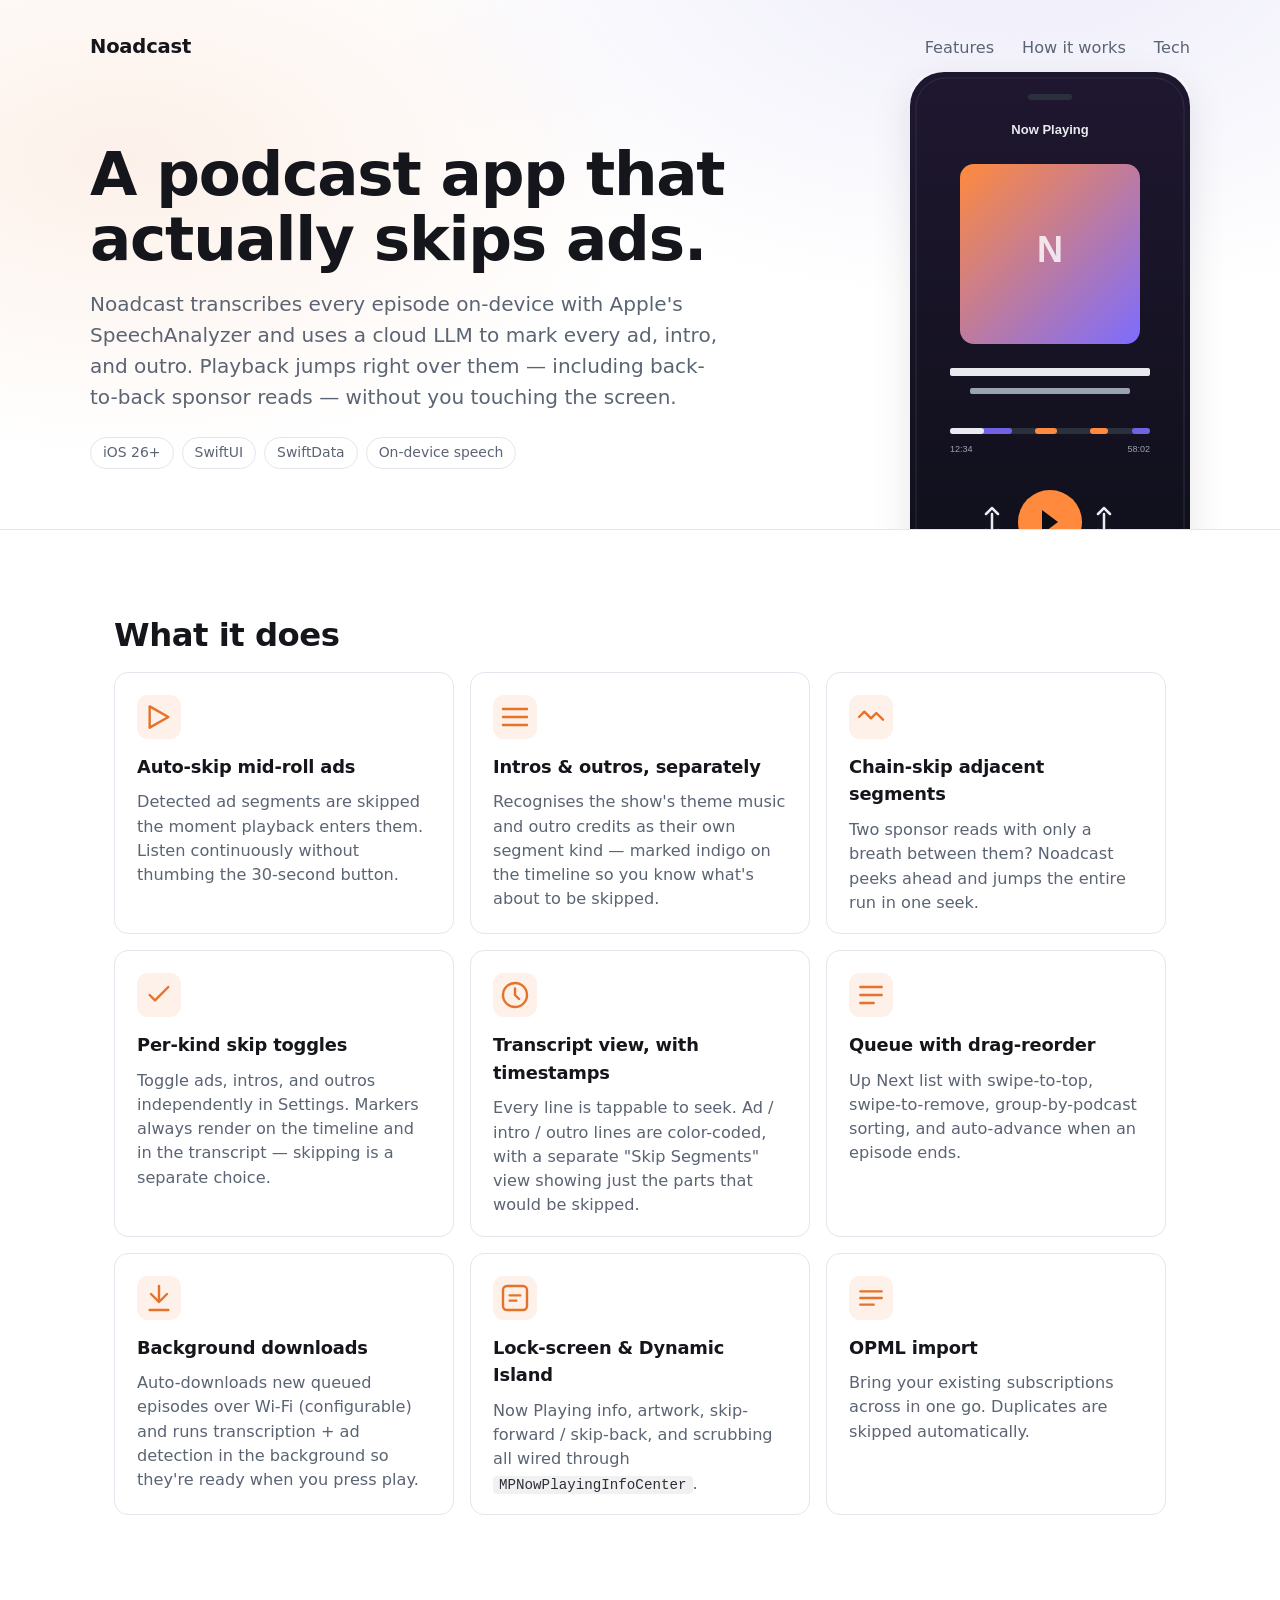
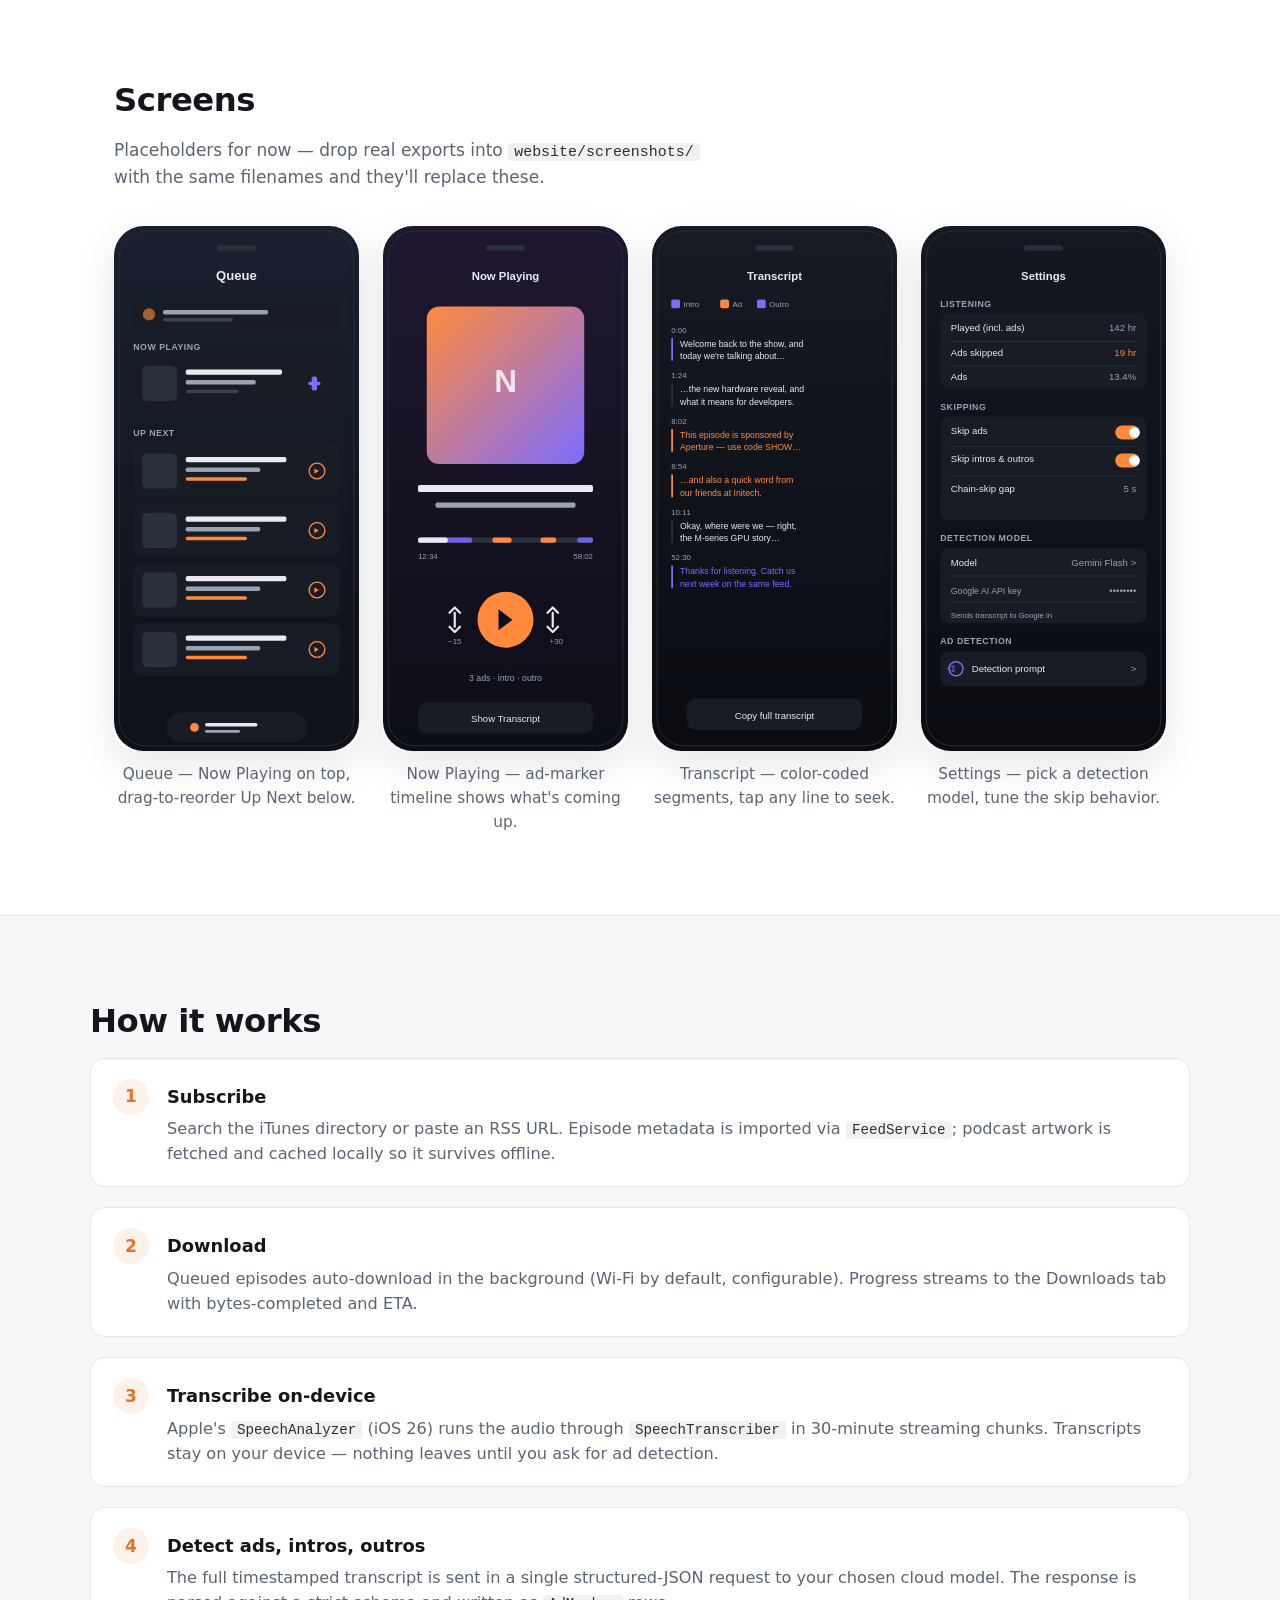
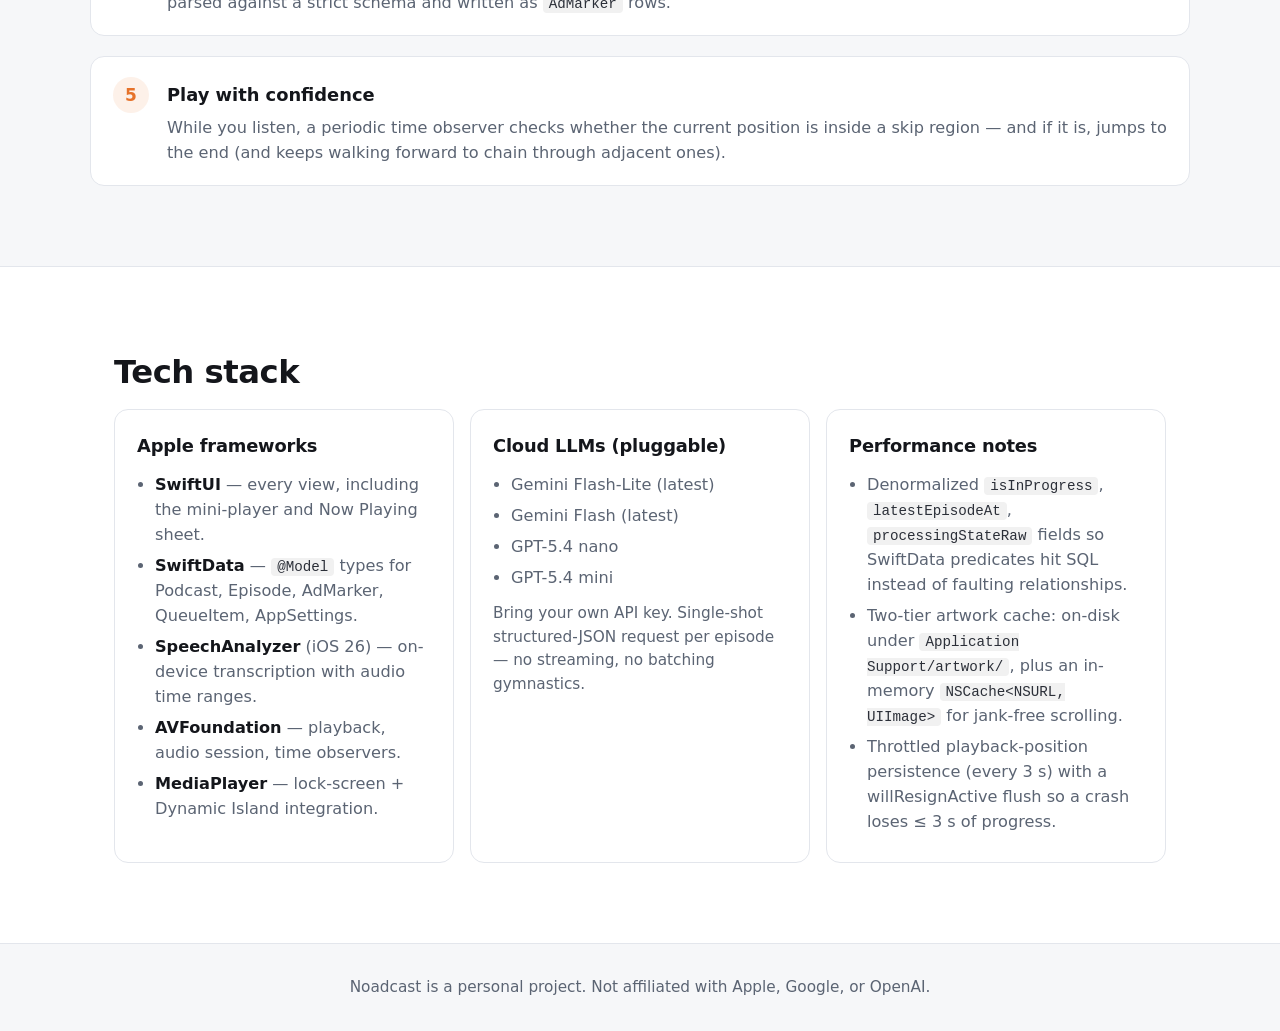
==== website/index.html @ 1570c7ac "Cloud transcription path, token costs, plain-list UI, audio polish - New CloudTranscriptionService: " ====
<!DOCTYPE html>
<html lang="en">
<head>
<meta charset="utf-8">
<meta name="viewport" content="width=device-width, initial-scale=1">
<title>Noadcast — a podcast app that actually skips ads</title>
<meta name="description" content="Noadcast transcribes every episode on-device and uses an LLM to find and auto-skip ads, intros, and outros. iOS 26+, SwiftUI, SwiftData.">
<link rel="stylesheet" href="style.css">
</head>
<body>

<header class="hero">
  <nav class="nav">
    <span class="brand">Noadcast</span>
    <a class="nav-link" href="#features">Features</a>
    <a class="nav-link" href="#how">How it works</a>
    <a class="nav-link" href="#stack">Tech</a>
  </nav>
  <div class="hero-inner">
    <h1>A podcast app that actually&nbsp;skips&nbsp;ads.</h1>
    <p class="lede">
      Noadcast transcribes every episode on-device with Apple's
      SpeechAnalyzer and uses a cloud LLM to mark every ad, intro, and
      outro. Playback jumps right over them — including back-to-back
      sponsor reads — without you touching the screen.
    </p>
    <div class="hero-meta">
      <span class="pill">iOS 26+</span>
      <span class="pill">SwiftUI</span>
      <span class="pill">SwiftData</span>
      <span class="pill">On-device speech</span>
    </div>
  </div>
  <img class="hero-screenshot" src="screenshots/now-playing.svg" alt="Now Playing screen with an ad-marker timeline">
</header>

<section id="features" class="section">
  <h2 class="section-title">What it does</h2>
  <div class="feature-grid">
    <article class="feature">
      <div class="feature-icon" aria-hidden="true">
        <svg viewBox="0 0 24 24" width="32" height="32" fill="none" stroke="currentColor" stroke-width="1.8" stroke-linecap="round" stroke-linejoin="round"><path d="M5 4l14 8-14 8z"/></svg>
      </div>
      <h3>Auto-skip mid-roll ads</h3>
      <p>Detected ad segments are skipped the moment playback enters them. Listen continuously without thumbing the 30-second button.</p>
    </article>
    <article class="feature">
      <div class="feature-icon" aria-hidden="true">
        <svg viewBox="0 0 24 24" width="32" height="32" fill="none" stroke="currentColor" stroke-width="1.8" stroke-linecap="round" stroke-linejoin="round"><path d="M3 12h18M3 6h18M3 18h18"/></svg>
      </div>
      <h3>Intros &amp; outros, separately</h3>
      <p>Recognises the show's theme music and outro credits as their own segment kind — marked indigo on the timeline so you know what's about to be skipped.</p>
    </article>
    <article class="feature">
      <div class="feature-icon" aria-hidden="true">
        <svg viewBox="0 0 24 24" width="32" height="32" fill="none" stroke="currentColor" stroke-width="1.8" stroke-linecap="round" stroke-linejoin="round"><path d="M3 12l4-4 5 5 4-4 5 5"/></svg>
      </div>
      <h3>Chain-skip adjacent segments</h3>
      <p>Two sponsor reads with only a breath between them? Noadcast peeks ahead and jumps the entire run in one seek.</p>
    </article>
    <article class="feature">
      <div class="feature-icon" aria-hidden="true">
        <svg viewBox="0 0 24 24" width="32" height="32" fill="none" stroke="currentColor" stroke-width="1.8" stroke-linecap="round" stroke-linejoin="round"><path d="M5 12l4 4 10-10"/></svg>
      </div>
      <h3>Per-kind skip toggles</h3>
      <p>Toggle ads, intros, and outros independently in Settings. Markers always render on the timeline and in the transcript — skipping is a separate choice.</p>
    </article>
    <article class="feature">
      <div class="feature-icon" aria-hidden="true">
        <svg viewBox="0 0 24 24" width="32" height="32" fill="none" stroke="currentColor" stroke-width="1.8" stroke-linecap="round" stroke-linejoin="round"><circle cx="12" cy="12" r="9"/><path d="M12 7v5l3 3"/></svg>
      </div>
      <h3>Transcript view, with timestamps</h3>
      <p>Every line is tappable to seek. Ad / intro / outro lines are color-coded, with a separate "Skip Segments" view showing just the parts that would be skipped.</p>
    </article>
    <article class="feature">
      <div class="feature-icon" aria-hidden="true">
        <svg viewBox="0 0 24 24" width="32" height="32" fill="none" stroke="currentColor" stroke-width="1.8" stroke-linecap="round" stroke-linejoin="round"><path d="M4 12h16M4 6h16M4 18h10"/></svg>
      </div>
      <h3>Queue with drag-reorder</h3>
      <p>Up Next list with swipe-to-top, swipe-to-remove, group-by-podcast sorting, and auto-advance when an episode ends.</p>
    </article>
    <article class="feature">
      <div class="feature-icon" aria-hidden="true">
        <svg viewBox="0 0 24 24" width="32" height="32" fill="none" stroke="currentColor" stroke-width="1.8" stroke-linecap="round" stroke-linejoin="round"><path d="M12 3v12M6 9l6 6 6-6M5 21h14"/></svg>
      </div>
      <h3>Background downloads</h3>
      <p>Auto-downloads new queued episodes over Wi-Fi (configurable) and runs transcription + ad detection in the background so they're ready when you press play.</p>
    </article>
    <article class="feature">
      <div class="feature-icon" aria-hidden="true">
        <svg viewBox="0 0 24 24" width="32" height="32" fill="none" stroke="currentColor" stroke-width="1.8" stroke-linecap="round" stroke-linejoin="round"><rect x="3" y="3" width="18" height="18" rx="3"/><path d="M8 10h8M8 14h5"/></svg>
      </div>
      <h3>Lock-screen &amp; Dynamic Island</h3>
      <p>Now Playing info, artwork, skip-forward / skip-back, and scrubbing all wired through <code>MPNowPlayingInfoCenter</code>.</p>
    </article>
    <article class="feature">
      <div class="feature-icon" aria-hidden="true">
        <svg viewBox="0 0 24 24" width="32" height="32" fill="none" stroke="currentColor" stroke-width="1.8" stroke-linecap="round" stroke-linejoin="round"><path d="M4 7h16M4 12h16M4 17h10"/></svg>
      </div>
      <h3>OPML import</h3>
      <p>Bring your existing subscriptions across in one go. Duplicates are skipped automatically.</p>
    </article>
  </div>
</section>

<section id="screens" class="section">
  <h2 class="section-title">Screens</h2>
  <p class="section-blurb">Placeholders for now — drop real exports into <code>website/screenshots/</code> with the same filenames and they'll replace these.</p>
  <div class="shots">
    <figure class="shot">
      <img src="screenshots/queue.svg" alt="Queue tab placeholder">
      <figcaption>Queue — Now Playing on top, drag-to-reorder Up Next below.</figcaption>
    </figure>
    <figure class="shot">
      <img src="screenshots/now-playing.svg" alt="Now Playing placeholder">
      <figcaption>Now Playing — ad-marker timeline shows what's coming up.</figcaption>
    </figure>
    <figure class="shot">
      <img src="screenshots/transcript.svg" alt="Transcript view placeholder">
      <figcaption>Transcript — color-coded segments, tap any line to seek.</figcaption>
    </figure>
    <figure class="shot">
      <img src="screenshots/settings.svg" alt="Settings placeholder">
      <figcaption>Settings — pick a detection model, tune the skip behavior.</figcaption>
    </figure>
  </div>
</section>

<section id="how" class="section section-alt">
  <h2 class="section-title">How it works</h2>
  <ol class="steps">
    <li>
      <span class="step-num">1</span>
      <div>
        <h3>Subscribe</h3>
        <p>Search the iTunes directory or paste an RSS URL. Episode metadata is imported via <code>FeedService</code>; podcast artwork is fetched and cached locally so it survives offline.</p>
      </div>
    </li>
    <li>
      <span class="step-num">2</span>
      <div>
        <h3>Download</h3>
        <p>Queued episodes auto-download in the background (Wi-Fi by default, configurable). Progress streams to the Downloads tab with bytes-completed and ETA.</p>
      </div>
    </li>
    <li>
      <span class="step-num">3</span>
      <div>
        <h3>Transcribe on-device</h3>
        <p>Apple's <code>SpeechAnalyzer</code> (iOS 26) runs the audio through <code>SpeechTranscriber</code> in 30-minute streaming chunks. Transcripts stay on your device — nothing leaves until you ask for ad detection.</p>
      </div>
    </li>
    <li>
      <span class="step-num">4</span>
      <div>
        <h3>Detect ads, intros, outros</h3>
        <p>The full timestamped transcript is sent in a single structured-JSON request to your chosen cloud model. The response is parsed against a strict schema and written as <code>AdMarker</code> rows.</p>
      </div>
    </li>
    <li>
      <span class="step-num">5</span>
      <div>
        <h3>Play with confidence</h3>
        <p>While you listen, a periodic time observer checks whether the current position is inside a skip region — and if it is, jumps to the end (and keeps walking forward to chain through adjacent ones).</p>
      </div>
    </li>
  </ol>
</section>

<section id="stack" class="section">
  <h2 class="section-title">Tech stack</h2>
  <div class="stack-grid">
    <div class="stack-card">
      <h3>Apple frameworks</h3>
      <ul>
        <li><strong>SwiftUI</strong> — every view, including the mini-player and Now Playing sheet.</li>
        <li><strong>SwiftData</strong> — <code>@Model</code> types for Podcast, Episode, AdMarker, QueueItem, AppSettings.</li>
        <li><strong>SpeechAnalyzer</strong> (iOS 26) — on-device transcription with audio time ranges.</li>
        <li><strong>AVFoundation</strong> — playback, audio session, time observers.</li>
        <li><strong>MediaPlayer</strong> — lock-screen + Dynamic Island integration.</li>
      </ul>
    </div>
    <div class="stack-card">
      <h3>Cloud LLMs (pluggable)</h3>
      <ul>
        <li>Gemini Flash-Lite (latest)</li>
        <li>Gemini Flash (latest)</li>
        <li>GPT-5.4 nano</li>
        <li>GPT-5.4 mini</li>
      </ul>
      <p class="muted">Bring your own API key. Single-shot structured-JSON request per episode — no streaming, no batching gymnastics.</p>
    </div>
    <div class="stack-card">
      <h3>Performance notes</h3>
      <ul>
        <li>Denormalized <code>isInProgress</code>, <code>latestEpisodeAt</code>, <code>processingStateRaw</code> fields so SwiftData predicates hit SQL instead of faulting relationships.</li>
        <li>Two-tier artwork cache: on-disk under <code>Application Support/artwork/</code>, plus an in-memory <code>NSCache&lt;NSURL, UIImage&gt;</code> for jank-free scrolling.</li>
        <li>Throttled playback-position persistence (every 3 s) with a willResignActive flush so a crash loses ≤ 3 s of progress.</li>
      </ul>
    </div>
  </div>
</section>

<footer class="footer">
  <p>Noadcast is a personal project. Not affiliated with Apple, Google, or OpenAI.</p>
</footer>

</body>
</html>
---- website/style.css ----
:root {
  --bg: #ffffff;
  --bg-alt: #f6f7f9;
  --surface: #ffffff;
  --surface-2: #f0f2f5;
  --border: #e3e6ec;
  --text: #14161b;
  --text-muted: #5b6473;
  --accent: #e6722a;
  --accent-2: #5a4ed1;
  --accent-soft: rgba(230, 114, 42, 0.10);
  --radius: 14px;
  --radius-sm: 8px;
  --max-width: 1100px;
  --shadow: 0 14px 40px rgba(20, 22, 27, 0.10);
}

* { box-sizing: border-box; }

html, body {
  margin: 0;
  padding: 0;
  background: var(--bg);
  color: var(--text);
  font-family: -apple-system, BlinkMacSystemFont, "Inter", "Segoe UI", system-ui, sans-serif;
  font-size: 17px;
  line-height: 1.55;
  -webkit-font-smoothing: antialiased;
}

a {
  color: var(--accent);
  text-decoration: none;
}
a:hover { text-decoration: underline; }

code {
  font-family: ui-monospace, SFMono-Regular, "JetBrains Mono", monospace;
  font-size: 0.88em;
  background: rgba(20, 22, 27, 0.06);
  padding: 1px 6px;
  border-radius: 4px;
  color: #2b2f38;
}

/* ---- Nav + hero ---- */

.hero {
  position: relative;
  padding: 32px 24px 60px;
  background:
    radial-gradient(1100px 600px at 80% -10%, rgba(90, 78, 209, 0.10), transparent 60%),
    radial-gradient(900px 500px at 10% 30%, rgba(230, 114, 42, 0.10), transparent 60%),
    var(--bg);
  overflow: hidden;
  border-bottom: 1px solid var(--border);
}

.nav {
  max-width: var(--max-width);
  margin: 0 auto;
  display: flex;
  align-items: center;
  gap: 28px;
}

.brand {
  font-weight: 700;
  font-size: 1.15rem;
  letter-spacing: -0.01em;
  margin-right: auto;
}

.nav-link {
  color: var(--text-muted);
  font-size: 0.95rem;
}
.nav-link:hover { color: var(--text); text-decoration: none; }

.hero-inner {
  max-width: var(--max-width);
  margin: 80px auto 0;
  padding-right: 320px;
  position: relative;
  z-index: 1;
}

.hero h1 {
  font-size: clamp(2.2rem, 5vw, 3.6rem);
  line-height: 1.05;
  letter-spacing: -0.02em;
  margin: 0 0 18px;
  font-weight: 700;
}

.lede {
  font-size: 1.18rem;
  color: var(--text-muted);
  max-width: 640px;
  margin: 0 0 24px;
}

.hero-meta { display: flex; flex-wrap: wrap; gap: 8px; }

.pill {
  display: inline-block;
  padding: 4px 12px;
  border: 1px solid var(--border);
  border-radius: 999px;
  font-size: 0.82rem;
  color: var(--text-muted);
  background: rgba(255, 255, 255, 0.6);
}

.hero-screenshot {
  position: absolute;
  top: 72px;
  right: max(24px, calc((100vw - var(--max-width)) / 2));
  width: 280px;
  border-radius: 26px;
  box-shadow: var(--shadow);
}

@media (max-width: 920px) {
  .hero-inner { padding-right: 0; }
  .hero-screenshot {
    position: relative;
    top: 0;
    right: 0;
    display: block;
    margin: 40px auto 0;
    width: min(260px, 70vw);
  }
}

/* ---- Sections ---- */

.section {
  max-width: var(--max-width);
  margin: 0 auto;
  padding: 80px 24px;
}

.section-alt {
  max-width: none;
  background: var(--bg-alt);
  border-block: 1px solid var(--border);
}

.section-alt .section-title,
.section-alt > .steps {
  max-width: var(--max-width);
  margin-inline: auto;
}

.section-title {
  font-size: 1.9rem;
  letter-spacing: -0.015em;
  margin: 0 0 12px;
  font-weight: 700;
}

.section-blurb {
  color: var(--text-muted);
  margin: 0 0 36px;
  max-width: 600px;
}

/* ---- Features ---- */

.feature-grid {
  display: grid;
  grid-template-columns: repeat(auto-fit, minmax(260px, 1fr));
  gap: 16px;
}

.feature {
  background: var(--surface);
  border: 1px solid var(--border);
  border-radius: var(--radius);
  padding: 22px 22px 18px;
  display: flex;
  flex-direction: column;
  gap: 10px;
  transition: transform 0.15s ease, border-color 0.15s ease, box-shadow 0.15s ease;
}
.feature:hover {
  transform: translateY(-2px);
  border-color: rgba(230, 114, 42, 0.35);
  box-shadow: 0 8px 24px rgba(20, 22, 27, 0.06);
}

.feature-icon {
  width: 44px;
  height: 44px;
  border-radius: 11px;
  background: var(--accent-soft);
  color: var(--accent);
  display: grid;
  place-items: center;
  margin-bottom: 4px;
}

.feature h3 {
  font-size: 1.05rem;
  margin: 0;
  letter-spacing: -0.01em;
}

.feature p {
  margin: 0;
  color: var(--text-muted);
  font-size: 0.95rem;
  line-height: 1.5;
}

/* ---- Screenshots ---- */

.shots {
  display: grid;
  grid-template-columns: repeat(auto-fit, minmax(220px, 1fr));
  gap: 24px;
}

.shot {
  margin: 0;
  display: flex;
  flex-direction: column;
  align-items: center;
  gap: 12px;
}

.shot img {
  width: 100%;
  max-width: 260px;
  border-radius: 22px;
  box-shadow: var(--shadow);
}

.shot figcaption {
  font-size: 0.9rem;
  color: var(--text-muted);
  text-align: center;
  max-width: 260px;
}

/* ---- Steps ---- */

.steps {
  list-style: none;
  padding: 0;
  margin: 0;
  display: grid;
  gap: 20px;
}

.steps li {
  display: flex;
  gap: 18px;
  background: var(--surface);
  border: 1px solid var(--border);
  border-radius: var(--radius);
  padding: 20px 22px;
}

.step-num {
  flex: 0 0 auto;
  width: 36px;
  height: 36px;
  border-radius: 50%;
  background: var(--accent-soft);
  color: var(--accent);
  font-weight: 600;
  display: grid;
  place-items: center;
  font-size: 1rem;
}

.steps h3 {
  font-size: 1.05rem;
  margin: 4px 0 6px;
}

.steps p {
  margin: 0;
  color: var(--text-muted);
  font-size: 0.95rem;
}

/* ---- Stack ---- */

.stack-grid {
  display: grid;
  grid-template-columns: repeat(auto-fit, minmax(260px, 1fr));
  gap: 16px;
}

.stack-card {
  background: var(--surface);
  border: 1px solid var(--border);
  border-radius: var(--radius);
  padding: 22px;
}

.stack-card h3 {
  margin: 0 0 12px;
  font-size: 1.05rem;
  letter-spacing: -0.01em;
}

.stack-card ul {
  margin: 0;
  padding-left: 18px;
  color: var(--text-muted);
  font-size: 0.95rem;
}

.stack-card li { margin-bottom: 6px; }
.stack-card li strong { color: var(--text); }

.muted {
  color: var(--text-muted);
  font-size: 0.9rem;
  margin: 12px 0 0;
}

/* ---- Footer ---- */

.footer {
  border-top: 1px solid var(--border);
  padding: 32px 24px;
  text-align: center;
  color: var(--text-muted);
  font-size: 0.9rem;
  background: var(--bg-alt);
}

.footer p { margin: 0; }
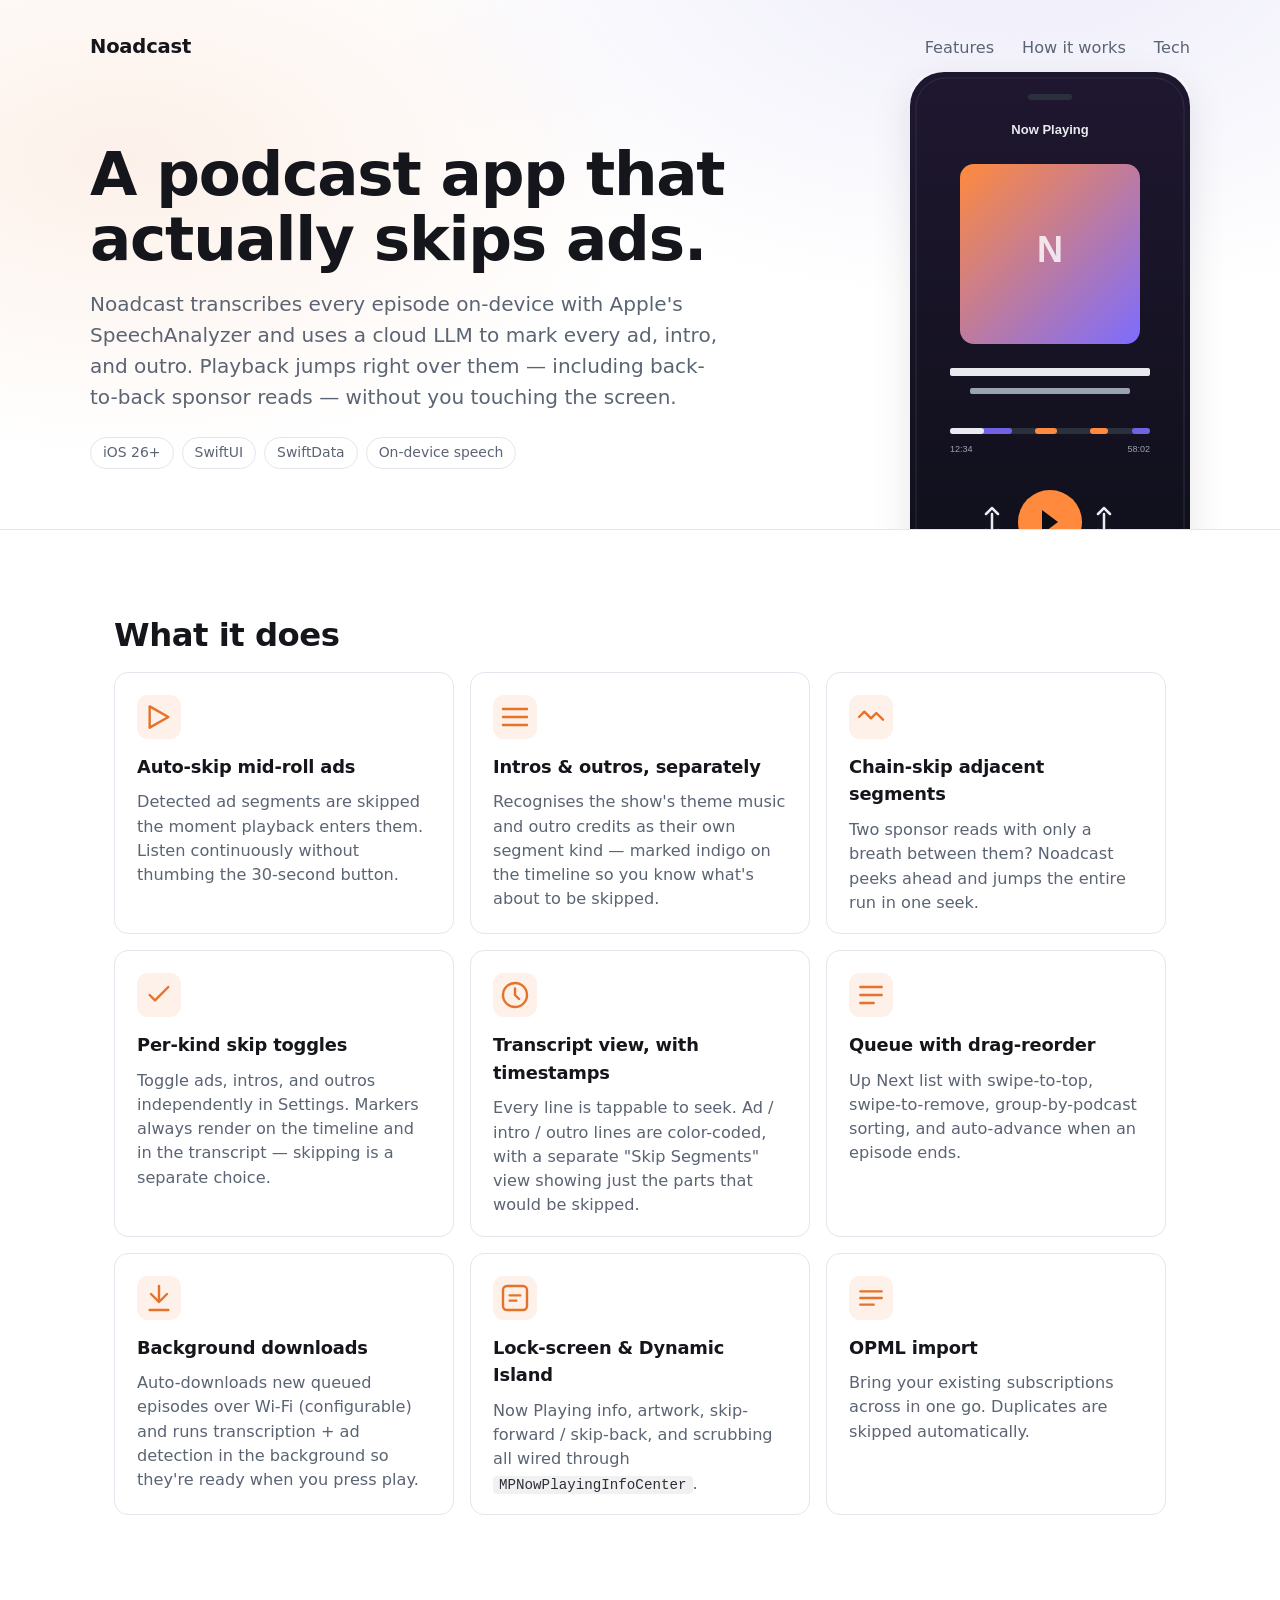
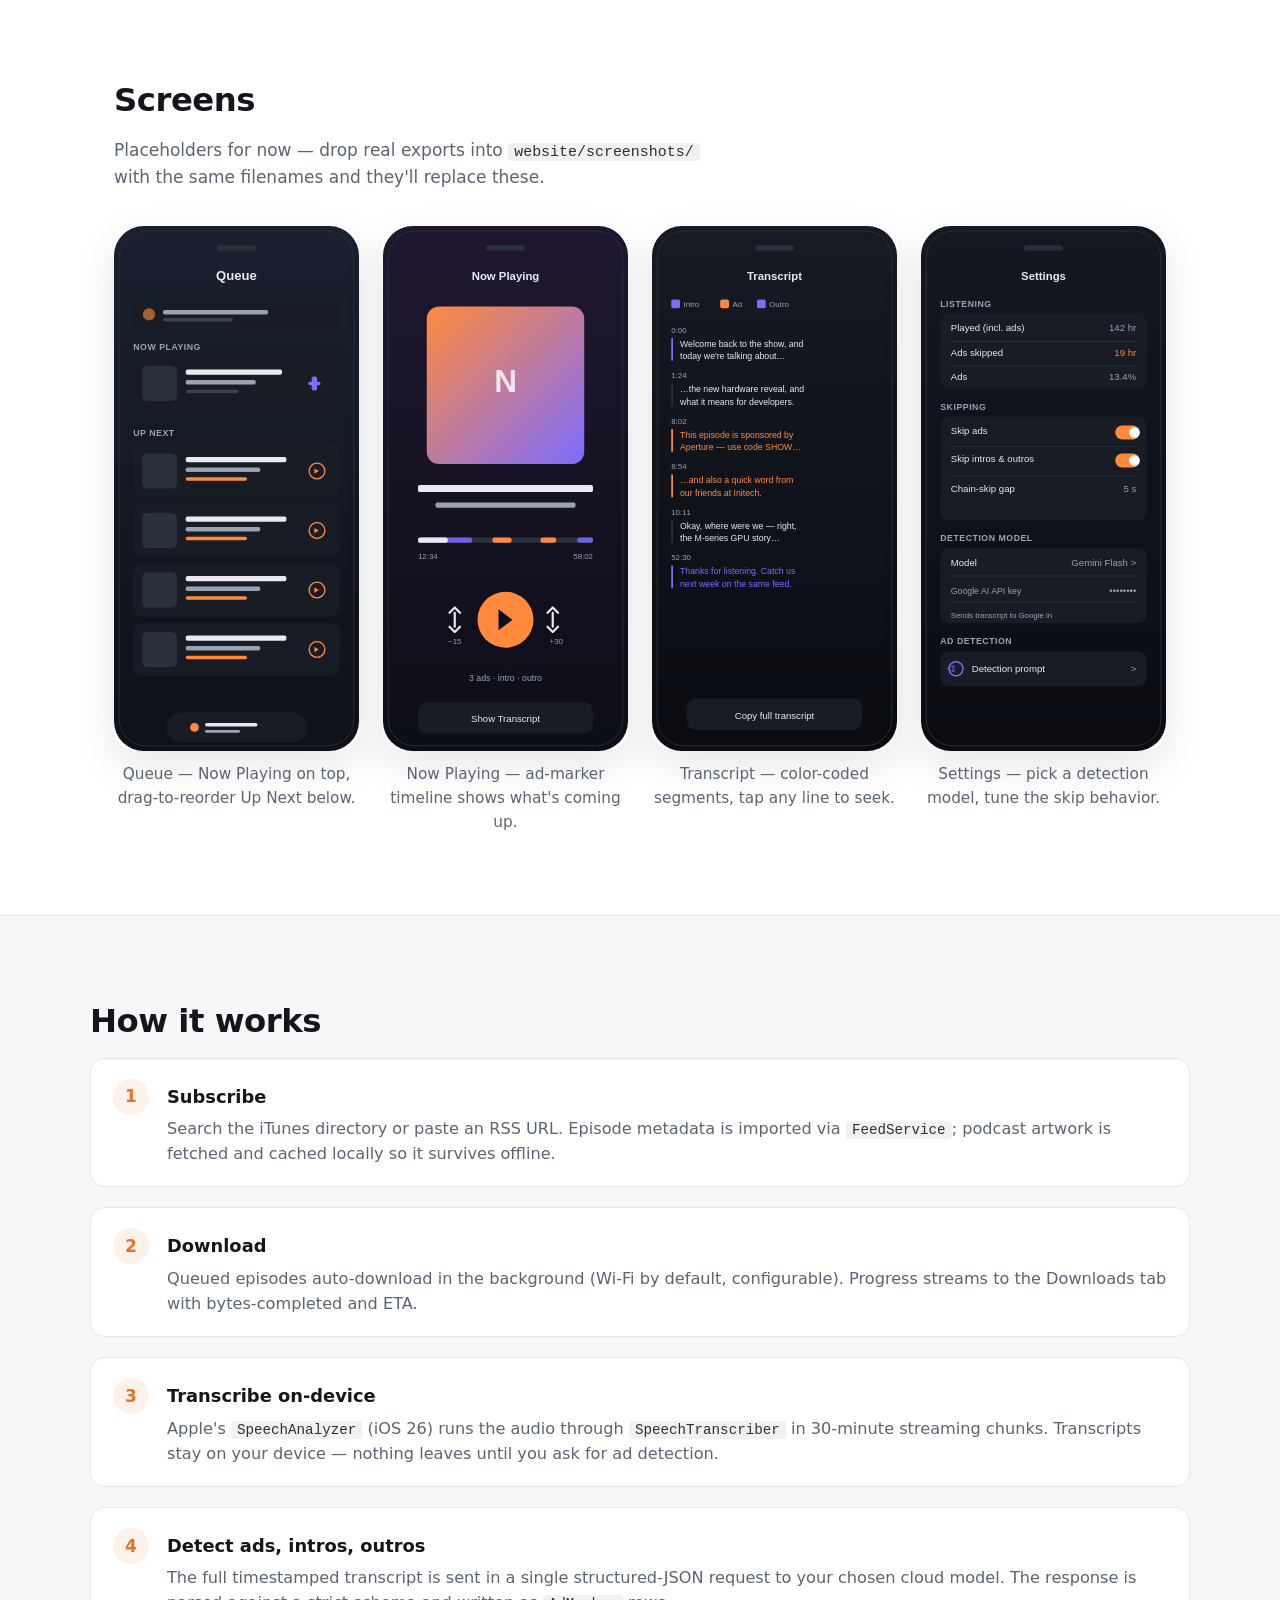
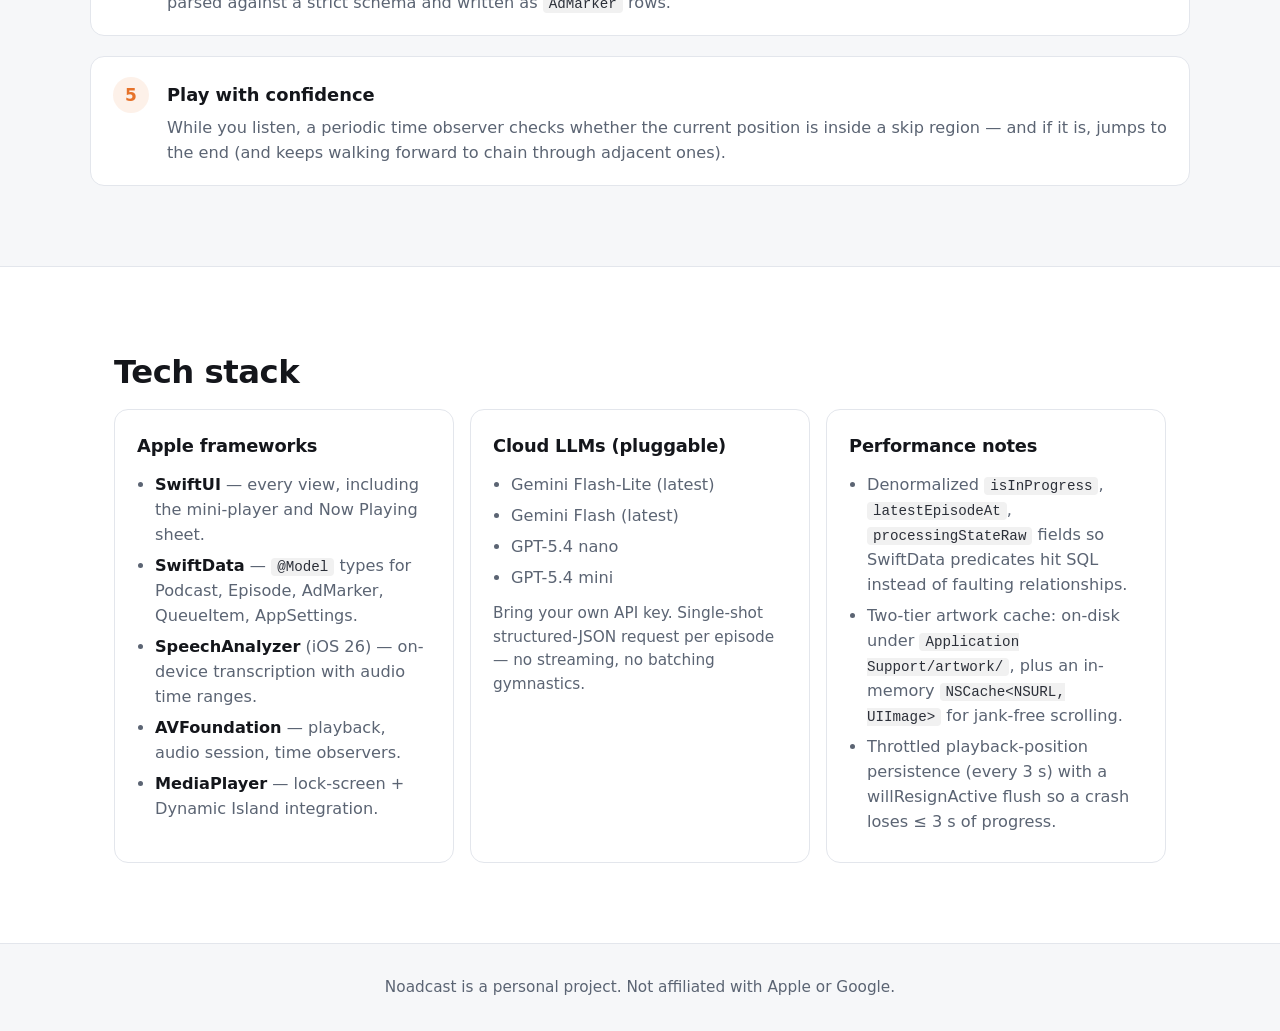
==== commit cec11948: "Improve pipeline performance and data recovery Reduce scroll and pipeline hitching by moving heavy u" ====
--- a/website/index.html
+++ b/website/index.html
@@ -202,7 +202,7 @@
 </section>
 
 <footer class="footer">
-  <p>Noadcast is a personal project. Not affiliated with Apple, Google, or OpenAI.</p>
+  <p>Noadcast is a personal project. Not affiliated with Apple or Google.</p>
 </footer>
 
 </body>
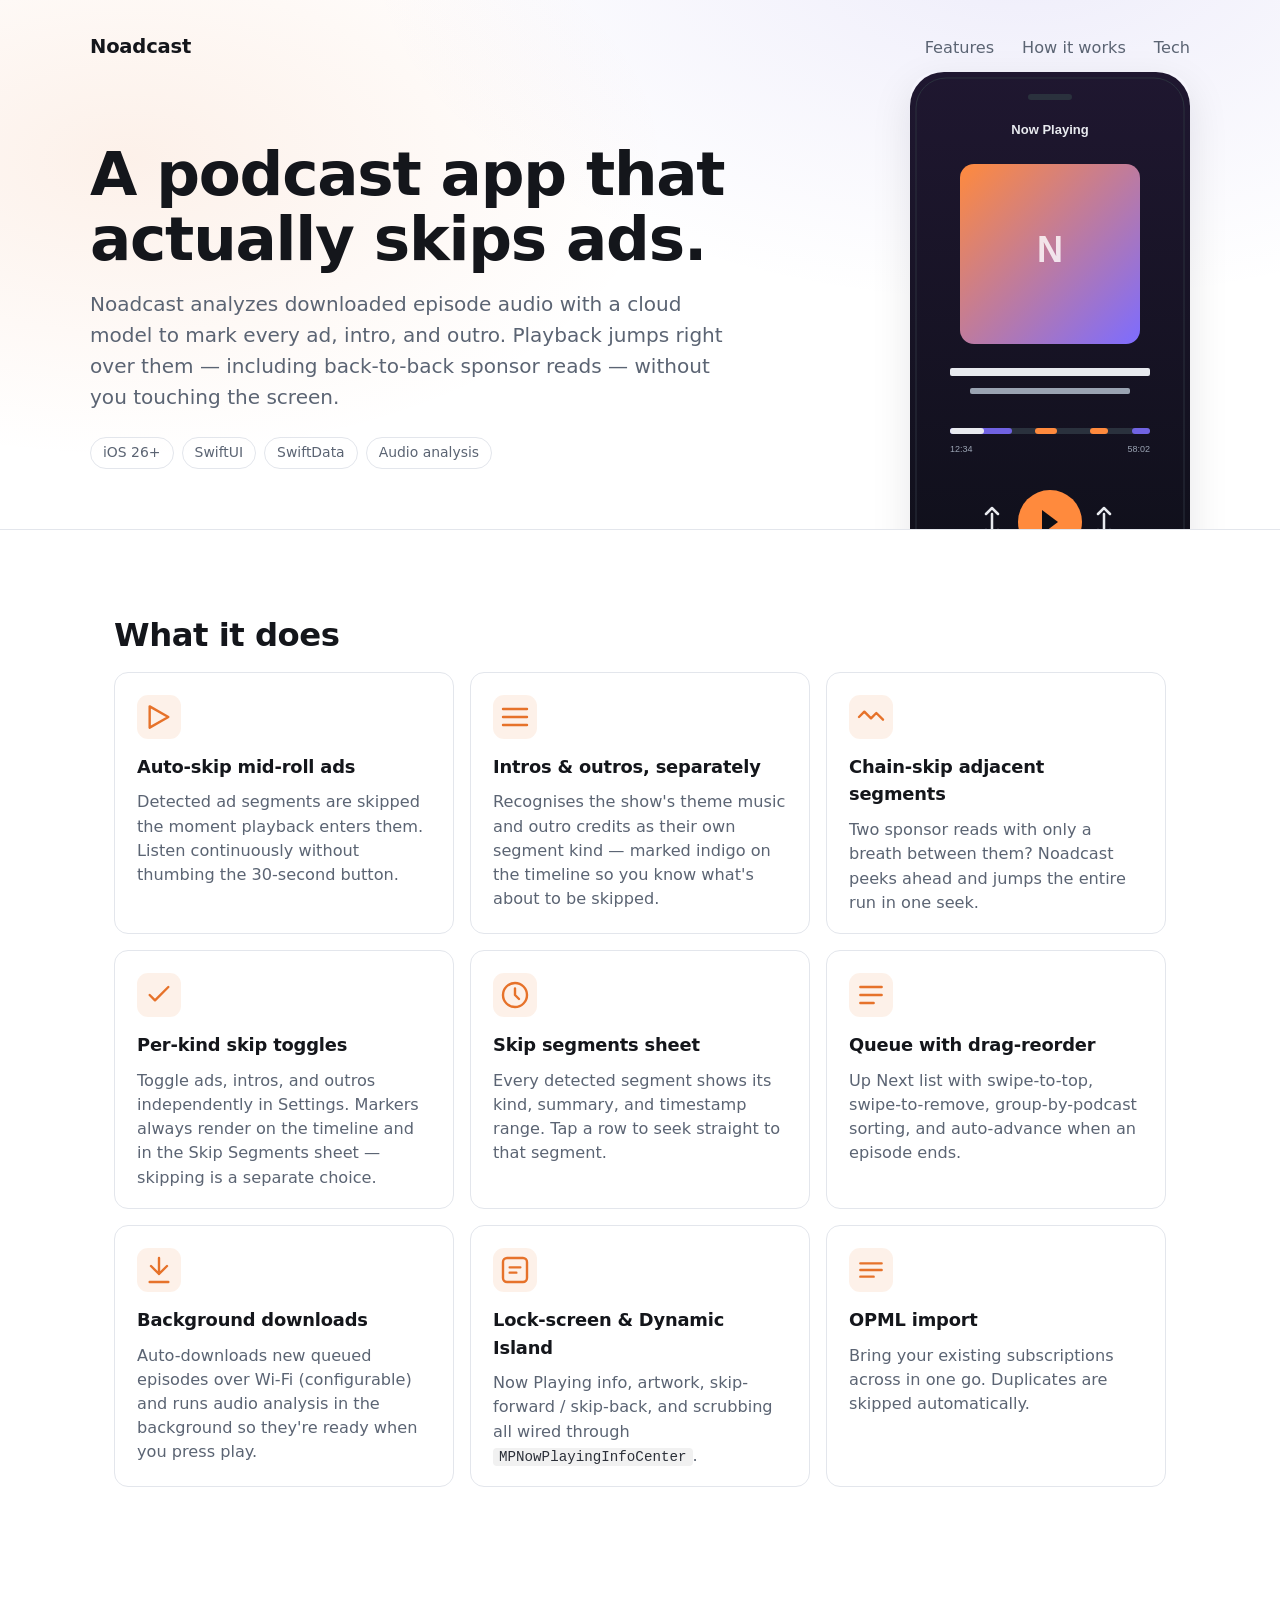
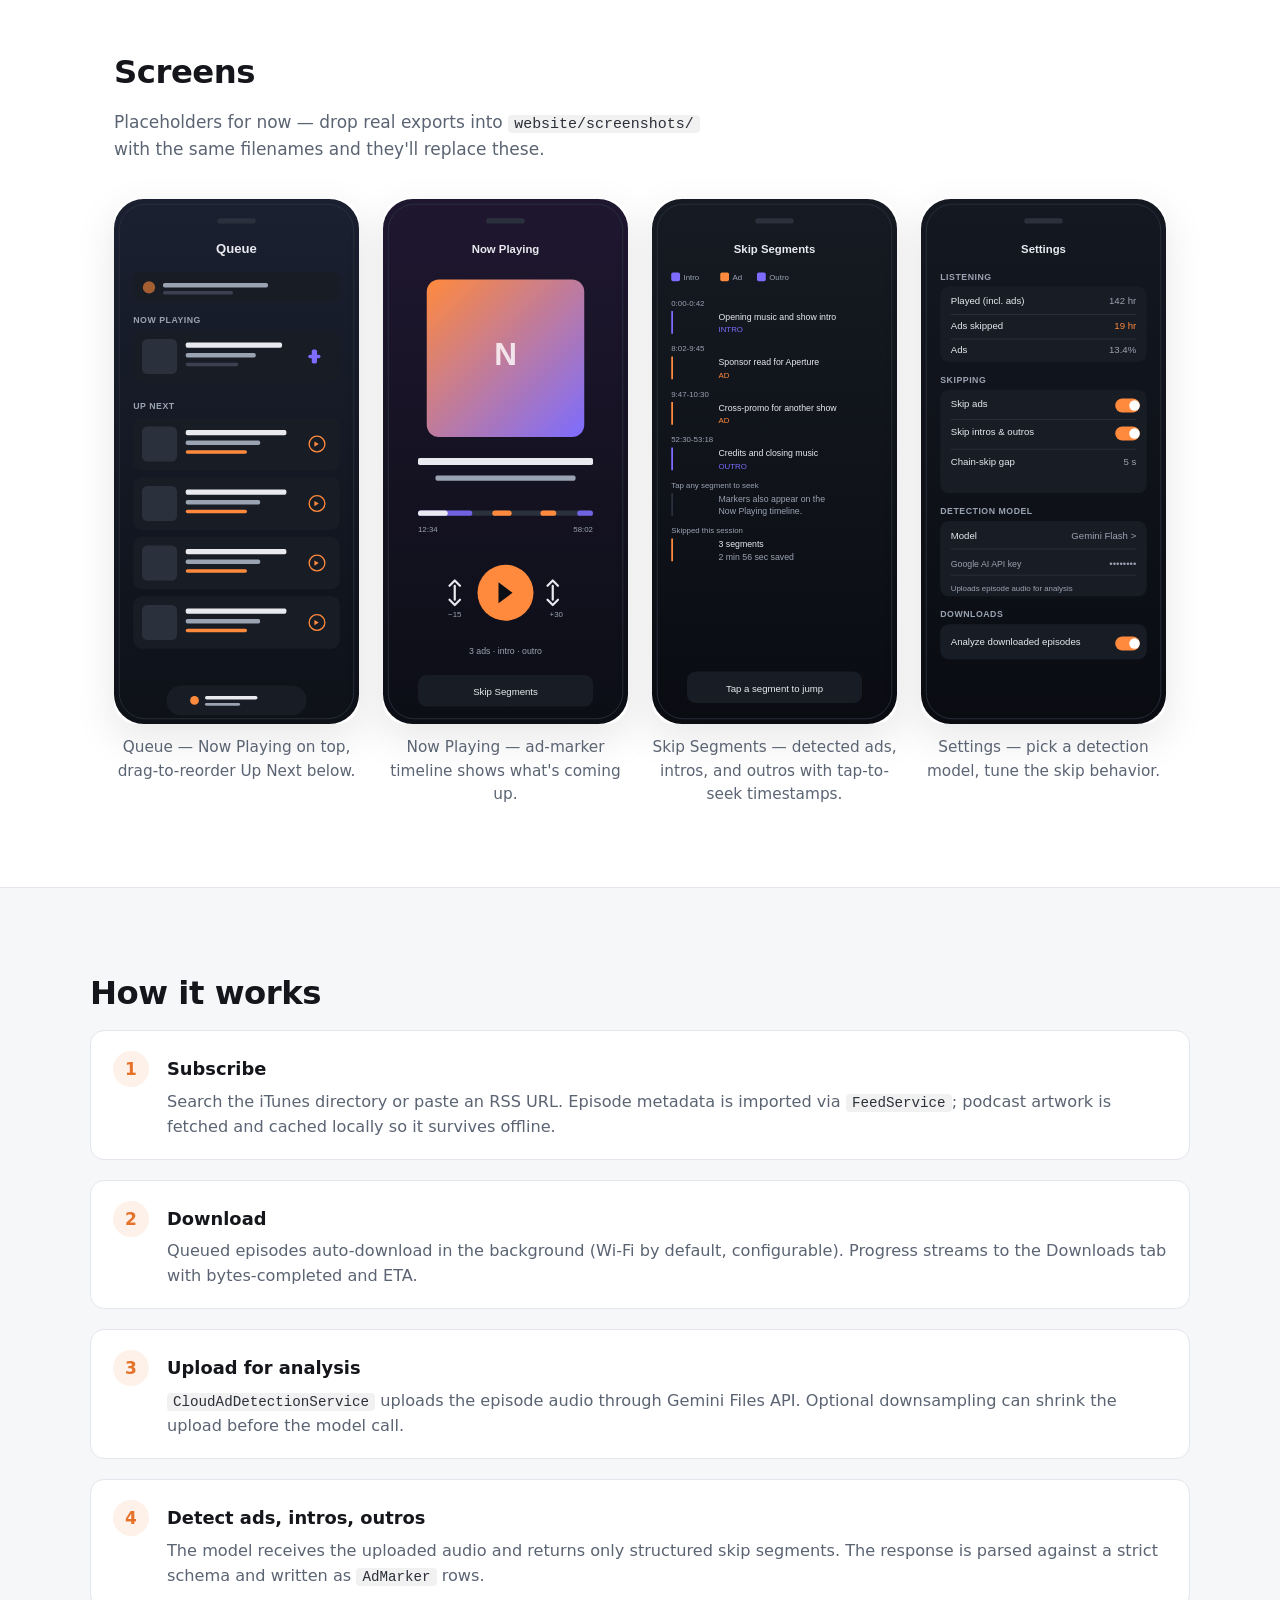
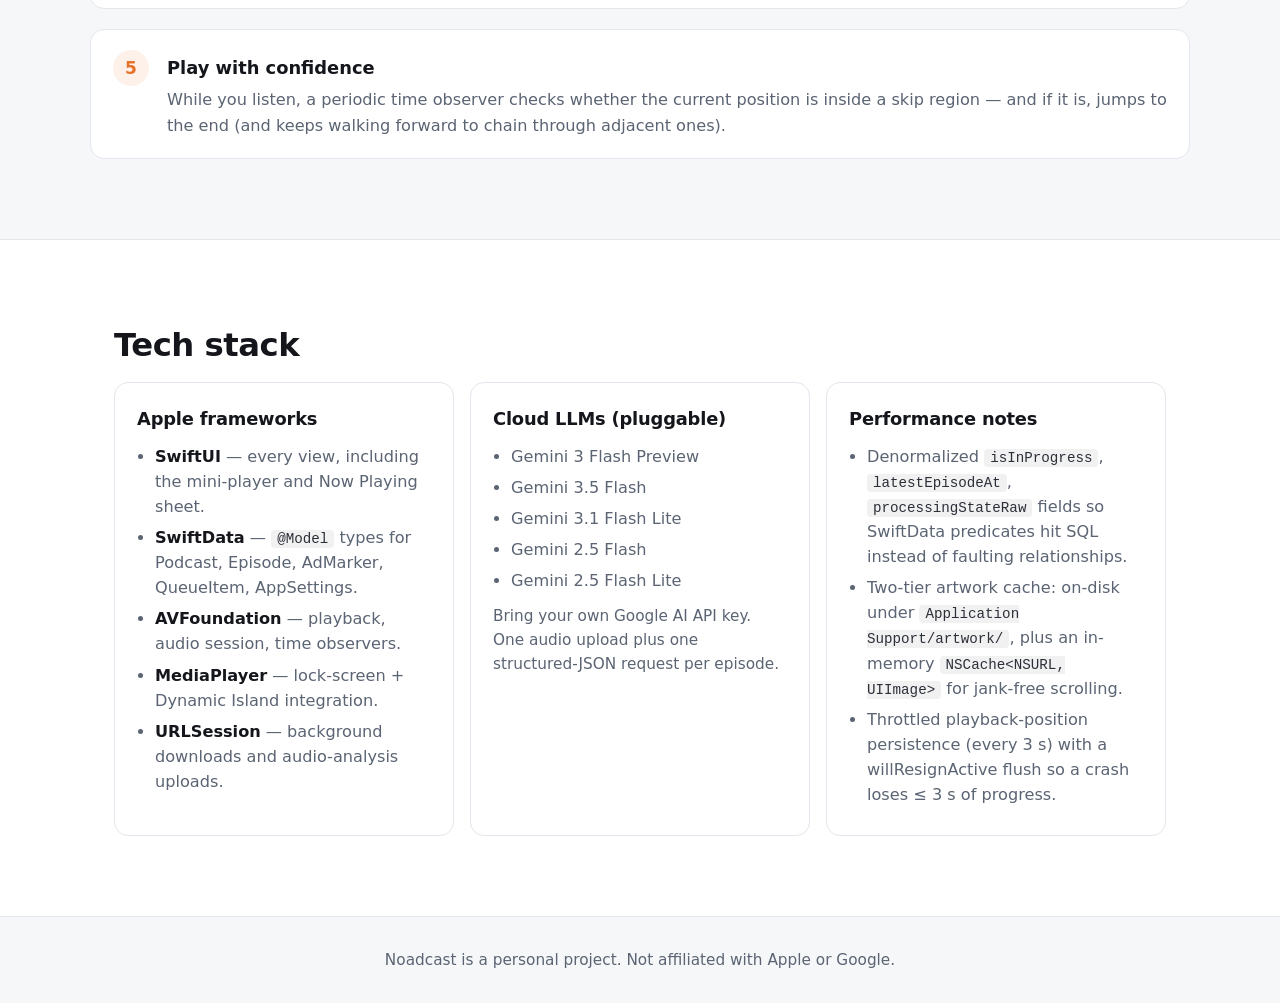
==== commit bc60779c: "Clean up ad detection pipeline - replace CloudTranscriptionService with CloudAdDetectionService and " ====
--- a/website/index.html
+++ b/website/index.html
@@ -4,7 +4,7 @@
 <meta charset="utf-8">
 <meta name="viewport" content="width=device-width, initial-scale=1">
 <title>Noadcast — a podcast app that actually skips ads</title>
-<meta name="description" content="Noadcast transcribes every episode on-device and uses an LLM to find and auto-skip ads, intros, and outros. iOS 26+, SwiftUI, SwiftData.">
+<meta name="description" content="Noadcast downloads podcast episodes, uses a cloud audio model to find ads, intros, and outros, then skips them during playback. iOS 26+, SwiftUI, SwiftData.">
 <link rel="stylesheet" href="style.css">
 </head>
 <body>
@@ -19,16 +19,15 @@
   <div class="hero-inner">
     <h1>A podcast app that actually&nbsp;skips&nbsp;ads.</h1>
     <p class="lede">
-      Noadcast transcribes every episode on-device with Apple's
-      SpeechAnalyzer and uses a cloud LLM to mark every ad, intro, and
-      outro. Playback jumps right over them — including back-to-back
+      Noadcast analyzes downloaded episode audio with a cloud model to mark
+      every ad, intro, and outro. Playback jumps right over them — including back-to-back
       sponsor reads — without you touching the screen.
     </p>
     <div class="hero-meta">
       <span class="pill">iOS 26+</span>
       <span class="pill">SwiftUI</span>
       <span class="pill">SwiftData</span>
-      <span class="pill">On-device speech</span>
+      <span class="pill">Audio analysis</span>
     </div>
   </div>
   <img class="hero-screenshot" src="screenshots/now-playing.svg" alt="Now Playing screen with an ad-marker timeline">
@@ -63,14 +62,14 @@
         <svg viewBox="0 0 24 24" width="32" height="32" fill="none" stroke="currentColor" stroke-width="1.8" stroke-linecap="round" stroke-linejoin="round"><path d="M5 12l4 4 10-10"/></svg>
       </div>
       <h3>Per-kind skip toggles</h3>
-      <p>Toggle ads, intros, and outros independently in Settings. Markers always render on the timeline and in the transcript — skipping is a separate choice.</p>
+      <p>Toggle ads, intros, and outros independently in Settings. Markers always render on the timeline and in the Skip Segments sheet — skipping is a separate choice.</p>
     </article>
     <article class="feature">
       <div class="feature-icon" aria-hidden="true">
         <svg viewBox="0 0 24 24" width="32" height="32" fill="none" stroke="currentColor" stroke-width="1.8" stroke-linecap="round" stroke-linejoin="round"><circle cx="12" cy="12" r="9"/><path d="M12 7v5l3 3"/></svg>
       </div>
-      <h3>Transcript view, with timestamps</h3>
-      <p>Every line is tappable to seek. Ad / intro / outro lines are color-coded, with a separate "Skip Segments" view showing just the parts that would be skipped.</p>
+      <h3>Skip segments sheet</h3>
+      <p>Every detected segment shows its kind, summary, and timestamp range. Tap a row to seek straight to that segment.</p>
     </article>
     <article class="feature">
       <div class="feature-icon" aria-hidden="true">
@@ -84,7 +83,7 @@
         <svg viewBox="0 0 24 24" width="32" height="32" fill="none" stroke="currentColor" stroke-width="1.8" stroke-linecap="round" stroke-linejoin="round"><path d="M12 3v12M6 9l6 6 6-6M5 21h14"/></svg>
       </div>
       <h3>Background downloads</h3>
-      <p>Auto-downloads new queued episodes over Wi-Fi (configurable) and runs transcription + ad detection in the background so they're ready when you press play.</p>
+      <p>Auto-downloads new queued episodes over Wi-Fi (configurable) and runs audio analysis in the background so they're ready when you press play.</p>
     </article>
     <article class="feature">
       <div class="feature-icon" aria-hidden="true">
@@ -116,8 +115,8 @@
       <figcaption>Now Playing — ad-marker timeline shows what's coming up.</figcaption>
     </figure>
     <figure class="shot">
-      <img src="screenshots/transcript.svg" alt="Transcript view placeholder">
-      <figcaption>Transcript — color-coded segments, tap any line to seek.</figcaption>
+      <img src="screenshots/skip-segments.svg" alt="Skip Segments view placeholder">
+      <figcaption>Skip Segments — detected ads, intros, and outros with tap-to-seek timestamps.</figcaption>
     </figure>
     <figure class="shot">
       <img src="screenshots/settings.svg" alt="Settings placeholder">
@@ -146,15 +145,15 @@
     <li>
       <span class="step-num">3</span>
       <div>
-        <h3>Transcribe on-device</h3>
-        <p>Apple's <code>SpeechAnalyzer</code> (iOS 26) runs the audio through <code>SpeechTranscriber</code> in 30-minute streaming chunks. Transcripts stay on your device — nothing leaves until you ask for ad detection.</p>
+        <h3>Upload for analysis</h3>
+        <p><code>CloudAdDetectionService</code> uploads the episode audio through Gemini Files API. Optional downsampling can shrink the upload before the model call.</p>
       </div>
     </li>
     <li>
       <span class="step-num">4</span>
       <div>
         <h3>Detect ads, intros, outros</h3>
-        <p>The full timestamped transcript is sent in a single structured-JSON request to your chosen cloud model. The response is parsed against a strict schema and written as <code>AdMarker</code> rows.</p>
+        <p>The model receives the uploaded audio and returns only structured skip segments. The response is parsed against a strict schema and written as <code>AdMarker</code> rows.</p>
       </div>
     </li>
     <li>
@@ -175,20 +174,21 @@
       <ul>
         <li><strong>SwiftUI</strong> — every view, including the mini-player and Now Playing sheet.</li>
         <li><strong>SwiftData</strong> — <code>@Model</code> types for Podcast, Episode, AdMarker, QueueItem, AppSettings.</li>
-        <li><strong>SpeechAnalyzer</strong> (iOS 26) — on-device transcription with audio time ranges.</li>
         <li><strong>AVFoundation</strong> — playback, audio session, time observers.</li>
         <li><strong>MediaPlayer</strong> — lock-screen + Dynamic Island integration.</li>
+        <li><strong>URLSession</strong> — background downloads and audio-analysis uploads.</li>
       </ul>
     </div>
     <div class="stack-card">
       <h3>Cloud LLMs (pluggable)</h3>
       <ul>
-        <li>Gemini Flash-Lite (latest)</li>
-        <li>Gemini Flash (latest)</li>
-        <li>GPT-5.4 nano</li>
-        <li>GPT-5.4 mini</li>
+        <li>Gemini 3 Flash Preview</li>
+        <li>Gemini 3.5 Flash</li>
+        <li>Gemini 3.1 Flash Lite</li>
+        <li>Gemini 2.5 Flash</li>
+        <li>Gemini 2.5 Flash Lite</li>
       </ul>
-      <p class="muted">Bring your own API key. Single-shot structured-JSON request per episode — no streaming, no batching gymnastics.</p>
+      <p class="muted">Bring your own Google AI API key. One audio upload plus one structured-JSON request per episode.</p>
     </div>
     <div class="stack-card">
       <h3>Performance notes</h3>
